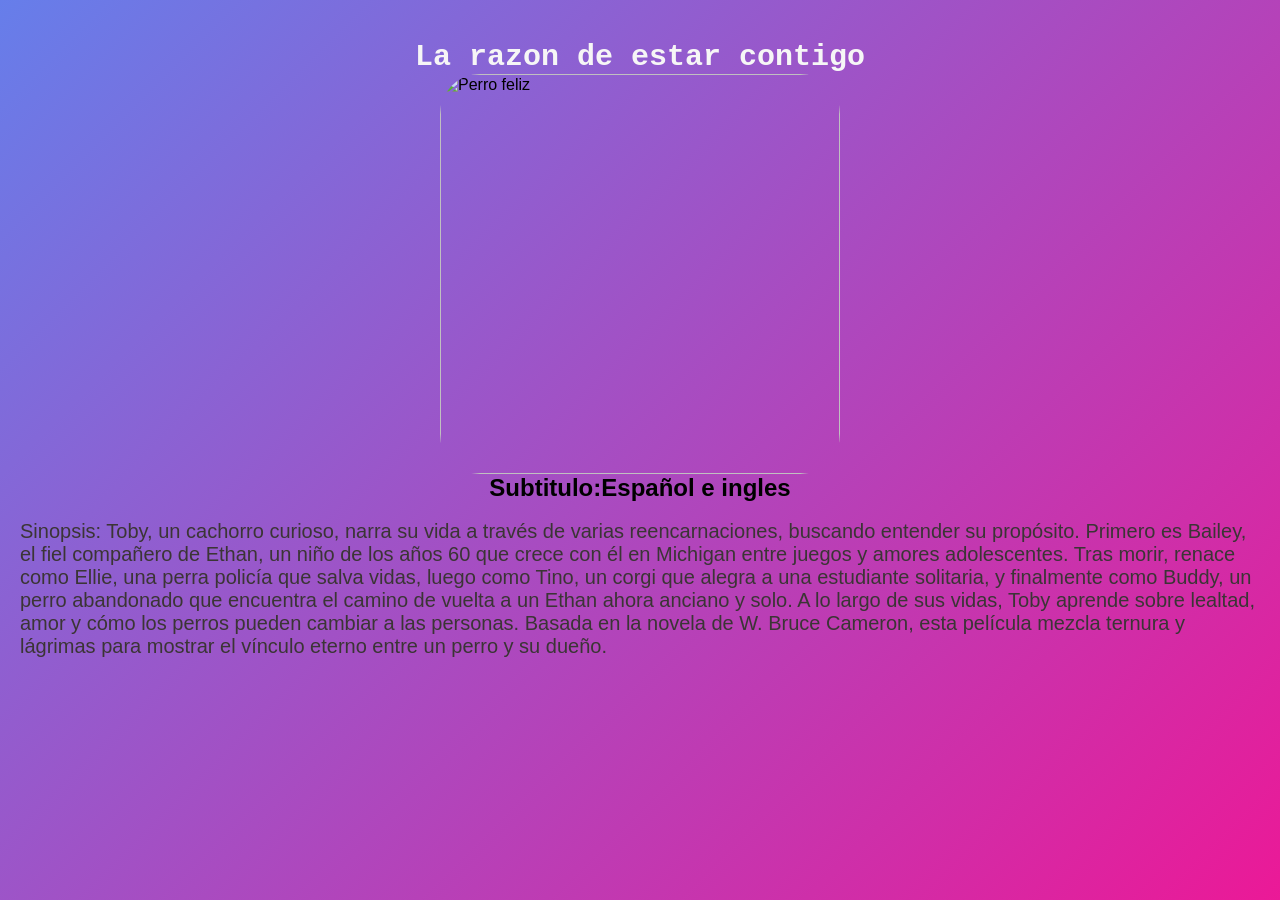
==== index.html @ daa8766e "Modified Readme" ====
<html>
<head>
    <meta charset="UTF-8">
    <title>Document</title>
    <link rel="stylesheet" href="style.css">
</head>

<body>

    <!--  Pagina web de tu pelicula favorita
          imagen del poster
          titulo
          subtitulo informacion
          sinopsis-->

          <h1>La razon de estar contigo</h1>
          <img src="https://images.unsplash.com/photo-1552053831-71594a27632d"  alt="Perro feliz">
          <h2 > Subtitulo:Español e ingles</h2>
          <br>
        
            <p>Sinopsis:
Toby, un cachorro curioso, narra su vida a través de varias reencarnaciones, buscando entender su propósito. Primero es Bailey, el fiel compañero de Ethan, un niño de los años 60 que crece con él en Michigan entre juegos y amores adolescentes. Tras morir, renace como Ellie, una perra policía que salva vidas, luego como Tino, un corgi que alegra a una estudiante solitaria, y finalmente como Buddy, un perro abandonado que encuentra el camino de vuelta a un Ethan ahora anciano y solo. A lo largo de sus vidas, Toby aprende sobre lealtad, amor y cómo los perros pueden cambiar a las personas. Basada en la novela de W. Bruce Cameron, esta película mezcla ternura y lágrimas para mostrar el vínculo eterno entre un perro y su dueño.</p>

</body>
</html>

    <!--
 color de fondo
 texto de colores
 el subtitulo debe tener una letra mas pequeña del titulo y de diferente tipografia
 una fuente diferente

 tarjeta simple de tu perfil

 nombre, imagen y un parrafo sobre ti
la imagen debe ser circular debe medir 150 px
cambia el estilo de letra
debe estar centrada el texto

pagina de un producto

muestres un producto con imagen y nombre
precio debe ser de color verde
un enlace que diga compra ahora
un subrayado del enlace -->
---- style.css ----
*{
    margin: 0;
    padding: 0;
    box-sizing: border-box;

}

body{
    font-family: 'Segoe UI', Tahoma, Geneva, Verdana, sans-serif;
    background: linear-gradient(135deg, #667eea 0%, #eb1997 100%);
    min-height: 100vh;
    display: flex;
    flex-direction: column;
    align-items: center;
    padding: 40px 20px;
}

p{
    font-size: 20px;
    color: #3b3535;
    font-family: 'Franklin Gothic Medium', 'Arial Narrow', Arial, sans-serif;
}

h1{
    font-size: 30px;
    color: #f6f6f6;
    font-family: 'Courier New', Courier, monospace;
}
img {
    height: 500px ;
    height: 400px ;
    border-radius: 10%;

}
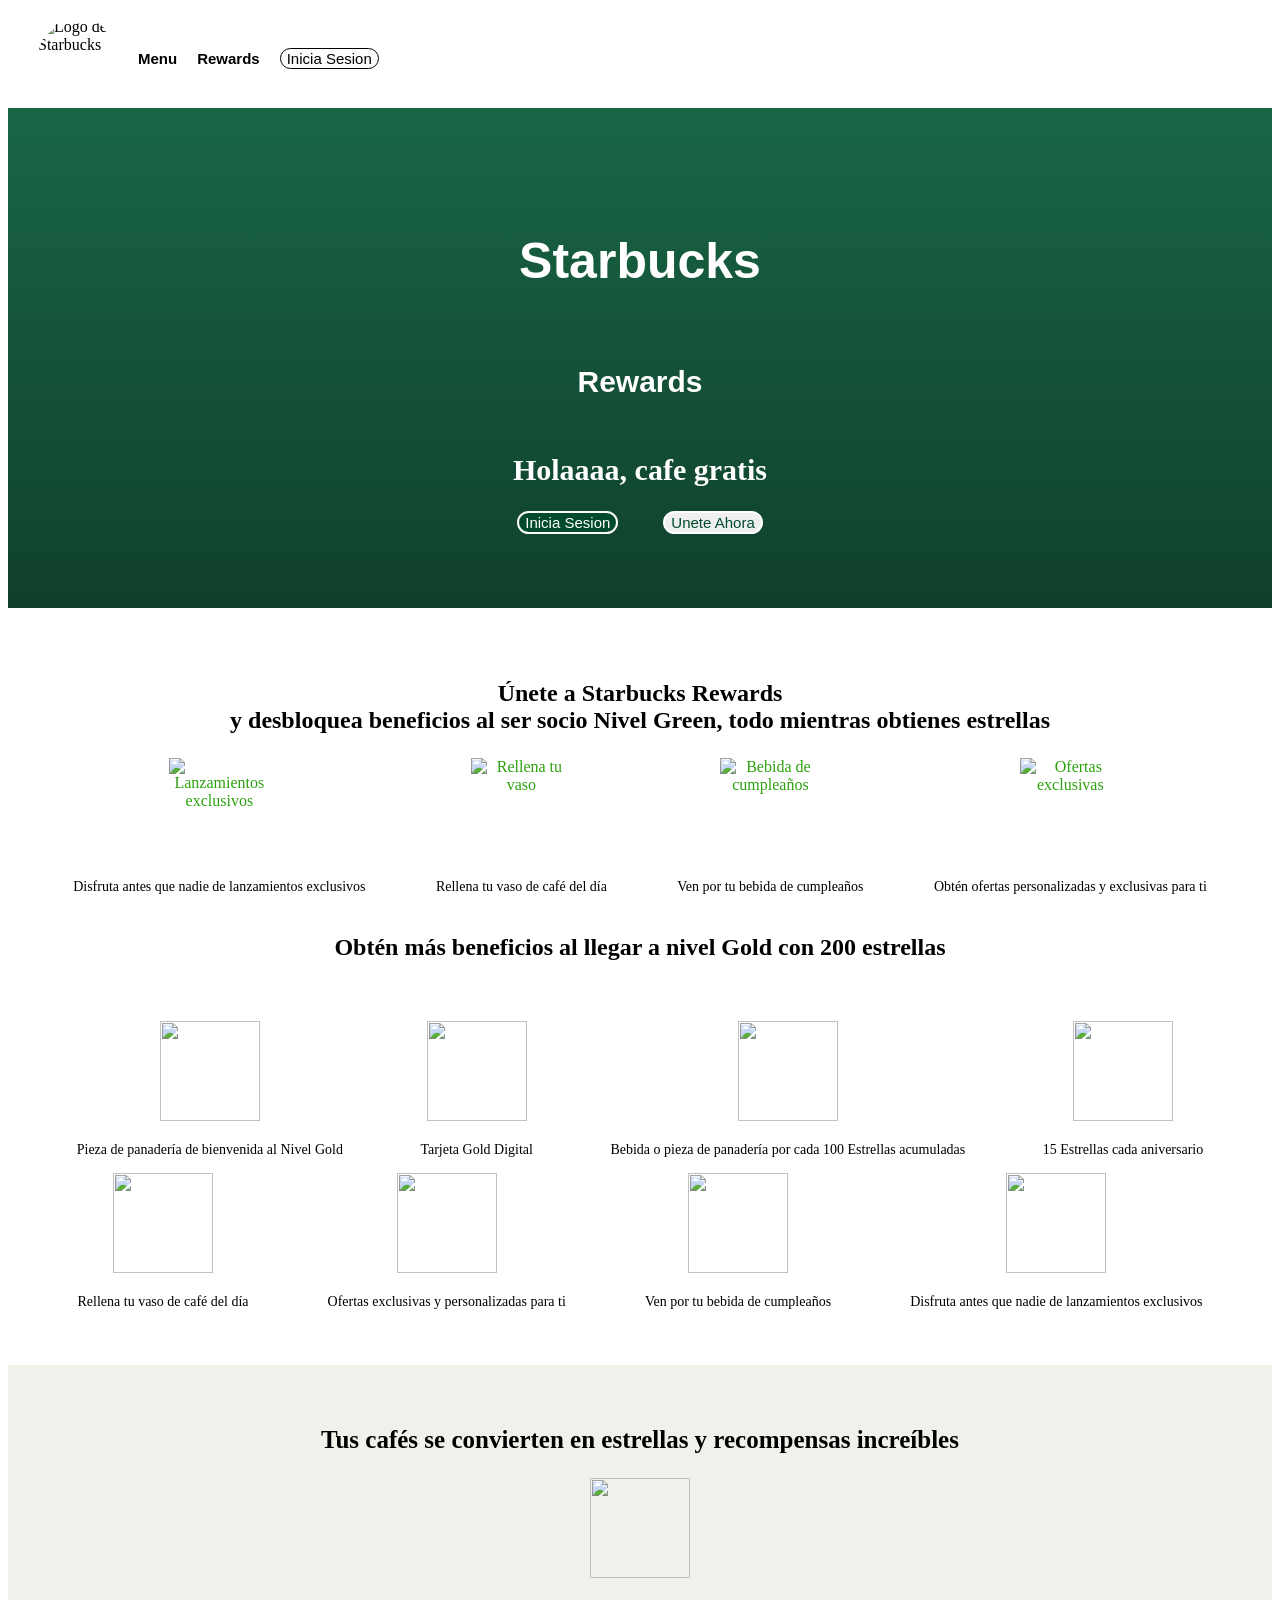
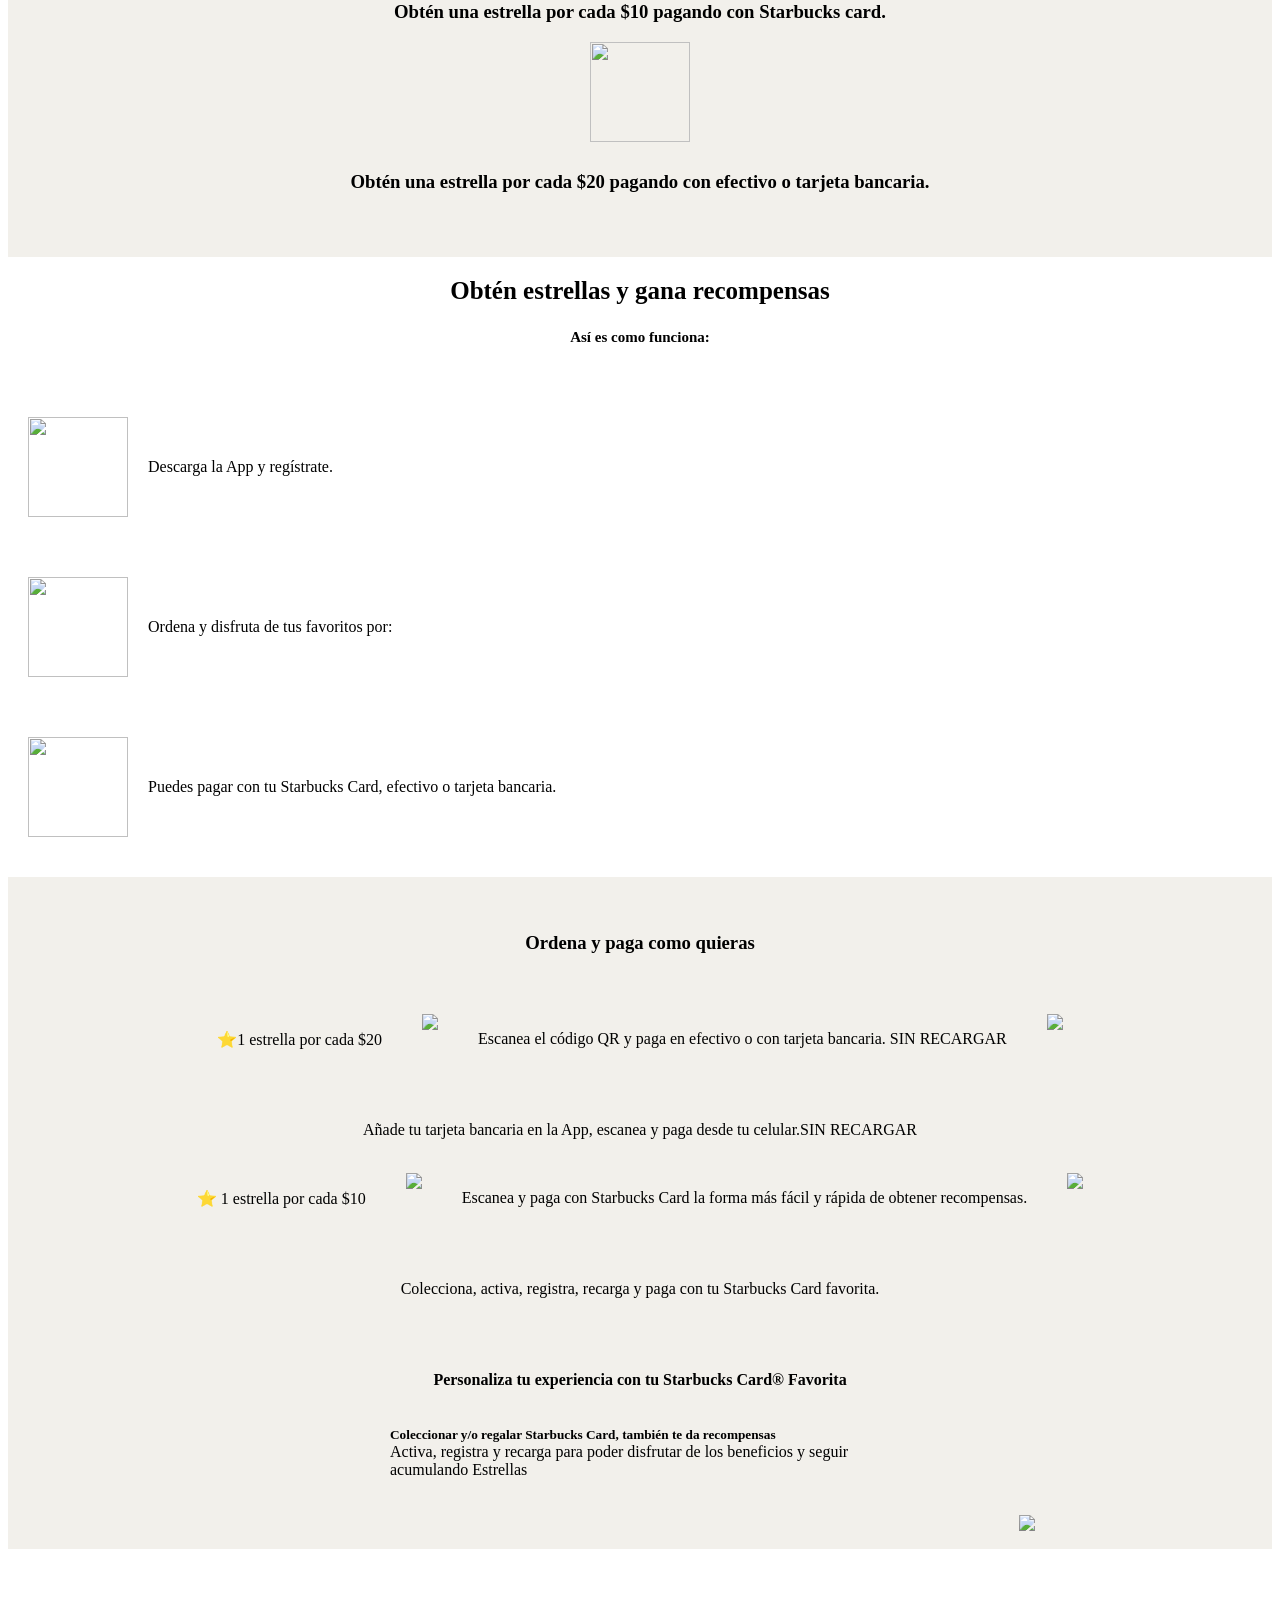
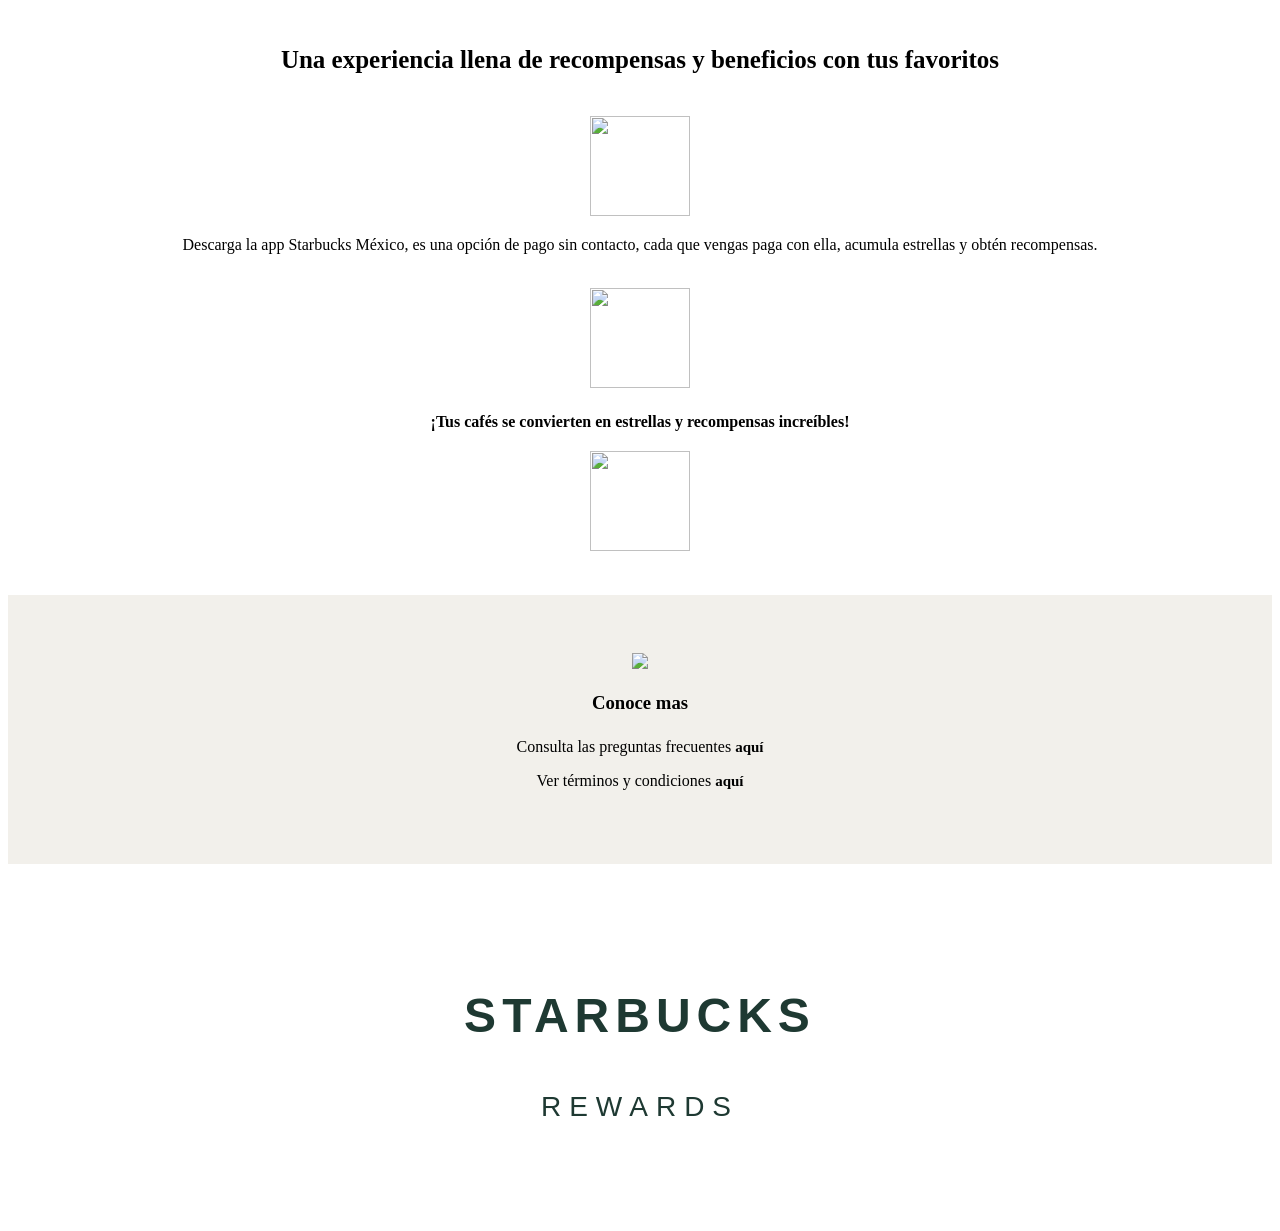
==== commit 66a1a03f: "Cuarto commit - Acomodo de mis archivos sobre el avance de mi proyecto de Starbucks" ====
--- a/index.html
+++ b/index.html
@@ -1,45 +1,201 @@
-<html>
+<!DOCTYPE html>
+<html lang="es">
 <head>
     <meta charset="UTF-8">
-    <title>Document</title>
-    <link rel="stylesheet" href="style.css">
+    <meta name="viewport" content="width=device-width, initial-scale=1.0">
+    <title>Starbucks Rewards</title>
+    <!-- Estilos de css -->
+    <link rel="stylesheet" href="estilos.css">
 </head>
-
 <body>
-
-    <!--  Pagina web de tu pelicula favorita
-          imagen del poster
-          titulo
-          subtitulo informacion
-          sinopsis-->
-
-          <h1>La razon de estar contigo</h1>
-          <img src="https://images.unsplash.com/photo-1552053831-71594a27632d"  alt="Perro feliz">
-          <h2 > Subtitulo:Español e ingles</h2>
-          <br>
-        
-            <p>Sinopsis:
-Toby, un cachorro curioso, narra su vida a través de varias reencarnaciones, buscando entender su propósito. Primero es Bailey, el fiel compañero de Ethan, un niño de los años 60 que crece con él en Michigan entre juegos y amores adolescentes. Tras morir, renace como Ellie, una perra policía que salva vidas, luego como Tino, un corgi que alegra a una estudiante solitaria, y finalmente como Buddy, un perro abandonado que encuentra el camino de vuelta a un Ethan ahora anciano y solo. A lo largo de sus vidas, Toby aprende sobre lealtad, amor y cómo los perros pueden cambiar a las personas. Basada en la novela de W. Bruce Cameron, esta película mezcla ternura y lágrimas para mostrar el vínculo eterno entre un perro y su dueño.</p>
-
+    <!-- Menu arriba -->
+<section class="menu">
+    <img src="https://clipart-library.com/images/6Tr5dpp8c.png" alt="Logo de Starbucks" class="logo">
+    <p class="pbutton"><a href="#">Menu</a></p>
+    <p class="pbutton"><a href="#">Rewards</a></p>
+    <section id="orden2">
+        <button class="button4">Inicia Sesion</button>
+    </section>
+    <!-- Seccion verde del starbucks -->
+</section>
+<section class="contenido-principal">
+    <!-- Parrafo que esta centrado -->
+    <section id="principio">
+        <h1 class="estilo1">Starbucks</h1>
+        <h2 class="estilo2">Rewards</h2>
+        <h3 class="estilo3">Holaaaa, cafe gratis</h3>
+    <!-- Botones -->
+        <section id="orden">
+            <button class="button1">Inicia Sesion</button>
+            <button class="button2">Unete Ahora</button>
+        </section>
+    </section>
+    <!-- Secciones donde se encuentra mis imagenes, las URL de la pagina de starbucks no se muestran.
+     Asi que puse URL de otros sitios o de la pagina de starbucks pero en otros paises -->
+<section id="caja">
+    <section>
+<h1><b>Únete a Starbucks Rewards</b> y desbloquea beneficios al ser socio Nivel Green, todo mientras obtienes estrellas</h1>
+    </section>
+    <!-- Acomodo de mi secciones con mis imagenes -->
+        <section class="container">
+            <section class="beneficio">
+                <img class="imagenes" src="https://i.etsystatic.com/48227675/r/il/eed15b/7455263973/il_300x300.7455263973_2o65.jpg" alt="Lanzamientos exclusivos">
+                <p>Disfruta antes que nadie de lanzamientos exclusivos</p>
+            </section>
+            <section class="beneficio">
+                <img class="imagenes" src="https://rewards.starbucks.mx/img/2023/06/refill-cafe.png" alt="Rellena tu vaso">
+                <p>Rellena tu vaso de café del día</p>
+            </section>
+
+            <section class="beneficio">
+                <img class="imagenes" src="https://img.freepik.com/vector-premium/bebidas-canela-fondo-blanco_1260577-9805.jpg?semt=ais_hybrid&w=740&q=80" alt="Bebida de cumpleaños">
+                <p>Ven por tu bebida de cumpleaños</p>
+            </section>
+
+            <section  class="beneficio">
+                <img class="imagenes" src="https://img.freepik.com/vector-premium/[base64].jpg" alt="Ofertas exclusivas">
+                <p>Obtén ofertas personalizadas y exclusivas para ti</p>
+            </section>
+        </section>
+<h1>Obtén más beneficios al llegar a nivel Gold con 200 estrellas </h1>
+<br>
+<br>
+        <section class="container">
+        <section class="beneficio">
+        <img class="imagenes" src="https://marketplace.canva.com/K9eEU/MAHBAAK9eEU/1/tl/canva-chocolate-chip-muffin-illustration-MAHBAAK9eEU.png">
+        <p>Pieza de panadería de bienvenida al Nivel Gold</p>
+        </section>
+      <section class="beneficio">
+        <img class="imagenes" src="https://i.colnect.net/f/2854/075/Gold-Card.jpg">
+        <p>Tarjeta Gold Digital</p>
+      </section>
+      <section class="beneficio">
+        <img class="imagenes" src="https://img.freepik.com/premium-vector/coffee-to-go-and-croissant-vector-icon-vector_951778-96908.jpg?w=360">
+        <p>Bebida o pieza de panadería por cada 100 Estrellas acumuladas</p>
+      </section>
+      <section class="beneficio">
+        <img class="imagenes" src="https://pedinnailsportperry.ca/wp-content/uploads/2023/09/gift.webp">
+        <p>15 Estrellas cada aniversario</p>
+      </section>
+       </section>
+       <section class="container">
+      <section class="beneficio">
+        <img class="imagenes" src="https://rewards.starbucks.mx/img/2023/06/refill-cafe.png">
+        <p>Rellena tu vaso de café del día</p>
+      </section>
+      <section class="beneficio">
+        <img class="imagenes" src="https://img.freepik.com/vector-premium/[base64].jpg">
+        <p>Ofertas exclusivas y personalizadas para ti</p>
+      </section> 
+       <section class="beneficio">
+        <img class="imagenes" src="https://img.freepik.com/vector-premium/bebidas-canela-fondo-blanco_1260577-9805.jpg?semt=ais_hybrid&w=740&q=80">
+        <p>Ven por tu bebida de cumpleaños</p>
+       </section>
+       <section class="beneficio">
+        <img class="imagenes" src="https://i.etsystatic.com/48227675/r/il/eed15b/7455263973/il_300x300.7455263973_2o65.jpg">
+        <p>Disfruta antes que nadie de lanzamientos exclusivos</p>
+       </section>                
+    </section>
+</section>
+<!-- La parte donde la seccion es amarillo claro y todo se encuentra centrado -->
+<section class="estrellas">
+
+        <h2>Tus cafés se convierten en estrellas y recompensas increíbles</h2>
+
+        <img class="imagenes" src="https://www.starbucks.es/sites/starbucks-es-pwa/files/styles/c10_2_col_text_560x467/public/2020-07/Rewards_C10_Hand.png.webp?h=29ecc4d4&itok=sx5-apJk">
+        <h3>Obtén una estrella por cada $10 pagando con Starbucks card.</p>
+        <img class="imagenes" src="https://rewards.starbucks.mx/img/2023/06/paso-2-movil.png">
+        <h3>Obtén una estrella por cada $20 pagando con efectivo o tarjeta bancaria.</h3>
+</section>
+<!-- La imagen y el texto se encuentra en la parte izquierda-->
+<section>
+        <h2>Obtén estrellas y gana recompensas</h2>
+        <p class="debajo">Así es como funciona:</p>
+        <br>
+        <br>
+<section class="separadoimagendelado">
+        <img class="imagenes" src="https://souldelicacies.com.sg/wp-content/uploads/2025/02/hand-hold-phone.svg">
+        <p>Descarga la App y regístrate.</p>
+</section>
+<section class="separadoimagendelado">
+        <img class="imagenes" src="https://encrypted-tbn0.gstatic.com/images?q=tbn:ANd9GcRRYPKtypDSF82aMaw0ZdvNSNrSc9yttcQJdQ&s">
+        <p>Ordena y disfruta de tus favoritos por:</p>
+</section>  
+<section class="separadoimagendelado">
+
+        <img class="imagenes" src="https://www.starbucks.com.sg/media/MOP/NEW/Features/MOP-3-NEW-individual-image_750x750-02.jpeg"> 
+         <p>Puedes pagar con tu Starbucks Card, efectivo o tarjeta bancaria.</p> 
+</section> 
+<!-- Seccion descarga de app del Starbucks-->
+<section class="estrellas2">
+        <br>
+        <br>
+        <h3>Ordena y paga como quieras</h3>
+        <br>
+        <br>
+        <section class="ordencolumna">
+        <p>&#x2B50;1 estrella por cada $20</p>
+        <img class="imagen" src="https://news.uthscsa.edu/wp-content/uploads/2023/06/0Starbucks-QR-code.png">
+        <p>Escanea el código QR y paga en efectivo o con tarjeta bancaria. SIN RECARGAR</p>
+        <img class="imagen" src="https://rewards.starbucks.mx/img/2023/06/paso-2-movil.png">
+        <p>Añade tu tarjeta bancaria en la App, escanea y paga desde tu celular.SIN RECARGAR</p>            
+        </section>
+        <br>
+<!-- Seccion descarga de app del Starbucks-->
+        <section class="ordencolumna">
+        <p>&#x2B50; 1 estrella por cada $10</p>
+        <img class="imagen" src="https://rewards.starbucks.mx/img/2023/06/paso-2-movil.png">
+        <p>Escanea y paga con Starbucks Card la forma más fácil y rápida de obtener recompensas.</p>
+        <img class="imagen" src="https://www.monks.com/data/styles/2055x1155_crop/s3/2024-04/C04_6.png?VersionId=UZiYV7MuTsaupwuCb.Yo34B3jDnCsMv_&h=66a401a4&itok=djMew9W3">
+        <p>Colecciona, activa, registra, recarga y paga con tu Starbucks Card favorita.</p>            
+        </section>
+<!-- Texto de estilos-->
+        <br>
+        <br>
+        <h4>Personaliza tu experiencia con tu Starbucks Card® Favorita</h4>
+        <br>
+        <h5 class="texto5">Coleccionar y/o regalar Starbucks Card, también te da recompensas</h5>
+        <p class="texto5">Activa, registra y recarga para poder disfrutar de los beneficios y seguir acumulando Estrellas</p>
+        <br>
+        <br>
+        <img class="imagen2" src="https://gachakawa.com/cdn/shop/files/57_c8f161c8-74e0-4558-8848-90ccd93dd15c.png?v=1740032437&width=1946">
+        <br>
+</section>   
+<section class="centrado">
+       <br>
+       <br>
+       <h2>Una experiencia llena de recompensas y beneficios con tus favoritos</h2>
+       <br>
+
+        <img class="imagenes" src="https://i.etsystatic.com/42101644/r/il/6abf00/4775827866/il_570xN.4775827866_1ffx.jpg">
+        <p>Descarga la app Starbucks México, es una opción de pago sin contacto, cada que vengas paga con ella, acumula estrellas y obtén recompensas.</p>
+        <br>
+        <img class="imagenes" src="https://images.ctfassets.net/6jp6wwxb6y1v/1X9hixl15GaEEeRiU2Svx5/b89095fd5cb67829f9d1464efd619168/apple-google_stackedimage.png">
+        <br>
+        <h4>¡Tus cafés se convierten en estrellas y recompensas increíbles!</h4>
+        <img class="imagenes" src="https://encrypted-tbn1.gstatic.com/images?q=tbn:ANd9GcTvWX7pIKbmwVohaTYzC-S67v_n3va3X6q4t-oH1ynq44kXFux5"> 
+</section>  
+    </section>
+    <!-- Fuentes para saber mas del starbucks Starbucks-->
+<section class="estrellas">
+        <br>
+        <img class="imagen" src="https://encrypted-tbn0.gstatic.com/images?q=tbn:ANd9GcRA1_cXFLj4ZVTYCDWXa_C3I9aWOuKGaPpMcGT945kSSRJ2qnFC">
+        <h3>Conoce mas</h3>
+        <p>Consulta las preguntas frecuentes <a href="#"> aquí</a></p>
+        <p>Ver términos y condiciones <a href="#" id="final"> aquí</a></p>
+        <br>
+</section>
+   <!-- Nombre del Starbucks-->
+<section class="centrado">
+       <br>
+       <br>
+       <h1 class="estilo4">Starbucks</h1>
+       <h2 class="estilo5">Rewards</h2>
+       <br>
+       <br>
+</section>            
+</section>
+</section>
+</section>
 </body>
-</html>
-
-    <!--
- color de fondo
- texto de colores
- el subtitulo debe tener una letra mas pequeña del titulo y de diferente tipografia
- una fuente diferente
-
- tarjeta simple de tu perfil
-
- nombre, imagen y un parrafo sobre ti
-la imagen debe ser circular debe medir 150 px
-cambia el estilo de letra
-debe estar centrada el texto
-
-pagina de un producto
-
-muestres un producto con imagen y nombre
-precio debe ser de color verde
-un enlace que diga compra ahora
-un subrayado del enlace -->
+</html>
--- a/estilos.css
+++ b/estilos.css
@@ -0,0 +1,283 @@
+/*Este es el menu de mi proyecto pero falta realizar cambios en el acomodo*/
+.menu {
+    width: 100%;
+    display: flex;
+    justify-content: flex-start;
+    align-items: center;
+    padding: 10px 30px;
+    background-color: #fff;
+    gap: 20px;
+    }
+/*enlace y text-decoration:none es para que no sea vea la linea*/
+a{
+    color: black;
+    font-weight: bold;
+    font-size: 15px;
+    text-decoration: none;
+    }
+/*enlace con hover cuando cambie el estilo al darle click al boton*/
+a:hover{
+    color: rgb(1, 74, 44);
+    font-weight: bold;
+    font-size: 15px;
+    text-decoration: none;
+
+}
+/*Aclaracion:Este no es un boton.pbutton es una clase para el  parrafo de menu y reward que esta ubicado en la parte de menu 
+    flex-wrap: nowrap; se acomoda en una linea solamente  en uno*/
+.pbutton{
+    font-family: 'Franklin Gothic Medium', 'Arial Narrow', Arial, sans-serif;
+    color:black;
+    font-size: 15px;
+    justify-content: flex-end;
+    flex-wrap: nowrap;
+}
+/*Logo de Starbucks*/
+.logo{
+    border-radius: 50%;
+    width: 80px;
+    height: 80px;
+}
+/*Seccion verde de inicio de seccion de starbucks
+background: linear-gradient(to bottom,rgb(25, 102, 70) , rgb(16, 64, 44));
+el elemento linear gradient es para degradar uno o mas colores puede ser horizontal, vertical o diagonal el que use es de tipo lineal */
+#principio{
+    background-position: center;
+    height: 500px;
+    display: flex;
+    flex-direction: column;
+    justify-content: center;
+    align-items: center;
+    background: linear-gradient(to bottom,rgb(25, 102, 70) , rgb(16, 64, 44));
+    text-align: center;
+}
+/*Mis estilos  son los parrafos de texto que se encuentra en la parte verde*/
+.estilo1{
+    color: white;
+    font-size: 50px;
+    font-family: 'Franklin Gothic Medium', 'Arial Narrow', Arial, sans-serif;
+}
+.estilo2{
+    color: white;
+    font-size: 30px;
+    font-family: 'Franklin Gothic Medium', 'Arial Narrow', Arial, sans-serif;
+}
+.estilo3{
+    color: white;
+    font-size: 30px;
+}
+/*Mis estilos   son en la parte final donde el nombre de Starbucks*/
+.estilo4{
+font-family: "Helvetica Neue", Helvetica, Arial, sans-serif;
+font-weight: 700;
+font-size: 48px;
+letter-spacing: 6px;
+color:#1e3932;
+text-transform: uppercase;
+}
+.estilo5{
+    font-family: "Helvetica Neue", Helvetica, Arial, sans-serif;
+font-weight: 500;
+font-size: 28px;
+letter-spacing: 8px;
+color:#1e3932;
+text-transform: uppercase;
+}
+/*Estilos de bottones en la seccion verde */
+.button1{
+    color: rgb(255, 255, 255);
+    font-family: 'Franklin Gothic Medium', 'Arial Narrow', Arial, sans-serif;
+    border-radius: 60px;
+    font-size: 15px;
+    border: 2px solid rgb(251, 251, 251);
+    background-color:rgb(1, 74, 44);
+}
+.button2{
+    font-family: 'Franklin Gothic Medium', 'Arial Narrow', Arial, sans-serif;
+    border-radius: 60px;
+    font-size: 15px;
+    border: 2px solid rgb(255, 255, 255);
+    color: rgb(1, 74, 44);
+}
+.button1:hover{
+    color:  rgb(0, 112, 74);
+    border: 2px solid rgb(0, 112, 74);
+    background-color:rgb(1, 74, 44);
+}
+/*Boton con hover en la parte de menu*/
+.button4{
+    color: rgb(0, 0, 0);
+    font-family: 'Franklin Gothic Medium', 'Arial Narrow', Arial, sans-serif;
+    border-radius: 60px;
+    font-size: 15px;
+    border: 1px solid rgb(0, 0, 0);
+    background-color:rgb(252, 252, 252);
+}
+.button4:hover{
+    color:  rgb(0, 0, 0);
+    border: 1px solid rgb(0, 0, 0);
+    background-color:rgb(223, 224, 224);
+}
+/*Orden para la seccion de los dos botones en la seccion verde*/
+#orden{
+    display: flex;
+    justify-content: center;
+    align-items: center;
+    display:flex;
+    gap: 45px;
+}
+/*Orden para la seccion del boton ubicado en la seccion verde*/
+#orden2{
+    display: flex;
+    justify-content:  space-between;
+    align-items: center;
+    }
+/*Acomodo de beneficio*/
+.beneficio {
+    display: flex;
+    flex-direction: column;
+    align-items: center;
+    text-align: center;
+    gap: 10px;
+    }
+/*Estilo de la imagenes*/
+.imagenes{
+    width: 100px;
+    height:100px;
+    justify-content: center;
+    align-items: center;
+    text-align: center;
+
+}
+.imagen2{
+display: flex;
+margin-left: 80%;
+width: 100px;
+
+}
+/* Acomodo de esta la seeccion de la imagenes*/
+.container{
+    justify-content: space-around;
+    color: rgb(45, 161, 16);
+    display: flex;
+    align-items: flex-start;
+    gap:20px;
+    flex-wrap: nowrap;
+
+}
+.ventana{
+    flex-direction: column ;
+    justify-content: center;
+}
+.ventana {
+  display: grid;
+  grid-template-columns: 1fr 1fr;
+
+}
+section{
+    justify-content: center;
+    flex-wrap: wrap;
+
+}
+/* .container section p  es desendiente */
+.container section p {
+  font-size: 14px;          
+  color: #000;              
+  text-align: center;        
+  margin-top: 10px;        
+  font-weight: 400;        
+  line-height: 1.3;         
+}
+#caja { 
+    padding: 40px;
+ }
+ /* Estilos en h1,h2 y h3 dentro de la caja */
+#caja h1 { 
+    font-size: 24px;
+    margin-bottom: 24px; 
+    color: #000000;
+    font-family: normal ; 
+    text-align: center;  
+    display: flex;
+    flex-direction: column;
+
+
+}
+#caja h2 { 
+    font-size: 20px;
+    font-weight: bold;
+    margin: 32px 0 12px;
+    color: #1e3932; }
+#caja h3 { 
+    font-size: 15px;
+    font-weight: normal;
+    margin-bottom: 8px; 
+    color: #1e3932; }
+/* secciones de color amariilo claro con estilo */
+.estrellas {
+    background-color: #f2f0eb;
+    padding: 40px;
+    text-align: center;
+    }
+.estrellas2 {
+    background-color: #f2f0eb;
+    }
+/* Estilos de subtitulos */
+h2 {
+     font-size: 25px;
+      margin-bottom: 24px;
+      text-align: center;
+     }
+
+h3{
+
+      margin-bottom: 24px;
+      text-align: center;
+}
+h4{
+
+      margin-bottom: 20px;
+      text-align: center;
+}
+.debajo{
+    font-size: 15px;
+    font-weight: normal;
+    font-weight: bold;
+    align-items: center;
+    justify-content: center;
+    text-align: center;
+}
+.separadoimagendelado {
+    display: flex;
+    align-items: center;
+    gap: 20px;            
+    margin-bottom: 20px;     
+    justify-content: flex-start;
+    max-width: 800px;      
+    margin-right: auto;
+    padding:20px;        
+}
+/* Estilo del parrafo*/
+.texto5{
+    max-width:500px;
+    margin:auto;
+    text-align:left;
+}
+.ordencolumna{
+display: flex;
+gap: 40px;
+flex-wrap: wrap;
+text-align: center;
+}
+.centrado{
+    padding: 40px;
+    text-align: center;    
+}
+/* Estilo enlace final para saber mas */
+#final a { 
+    color: rgb(1, 74, 44);
+    font-size: 15px;
+    text-decoration: underline;
+
+
+}
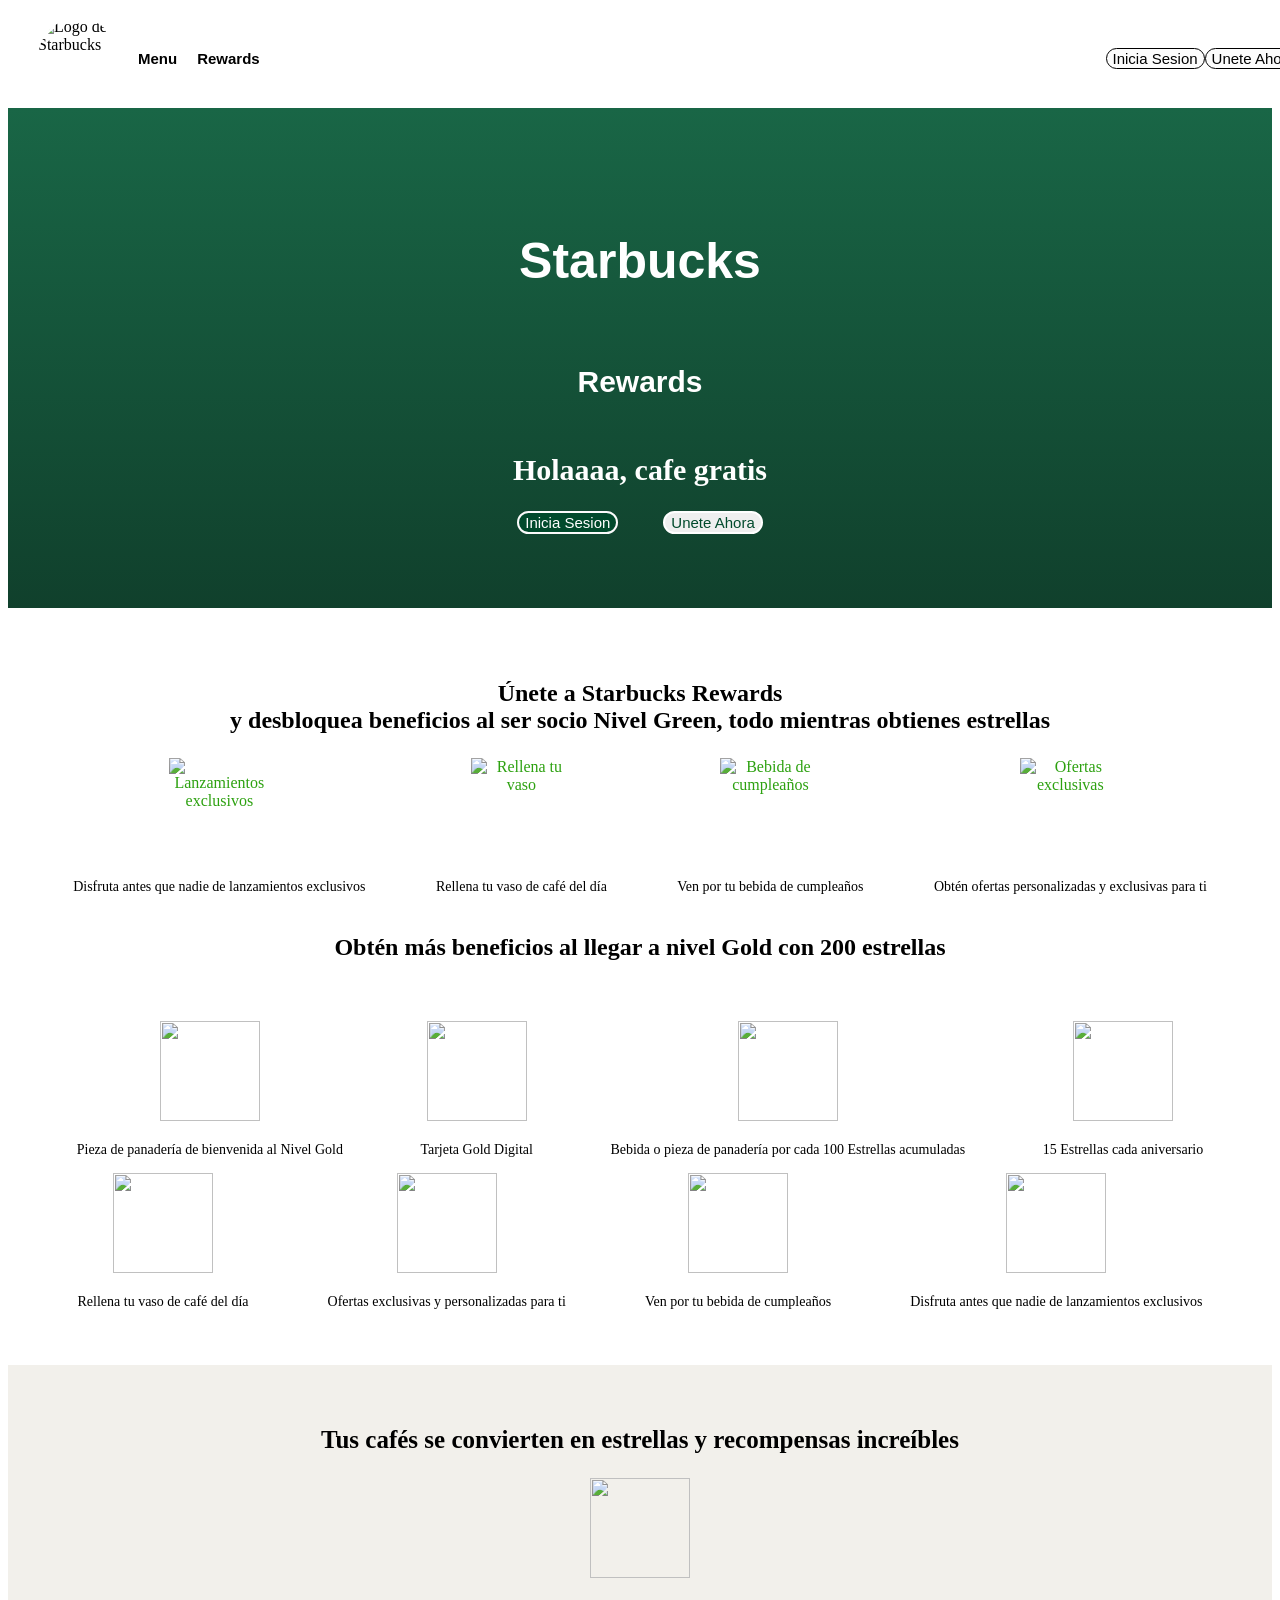
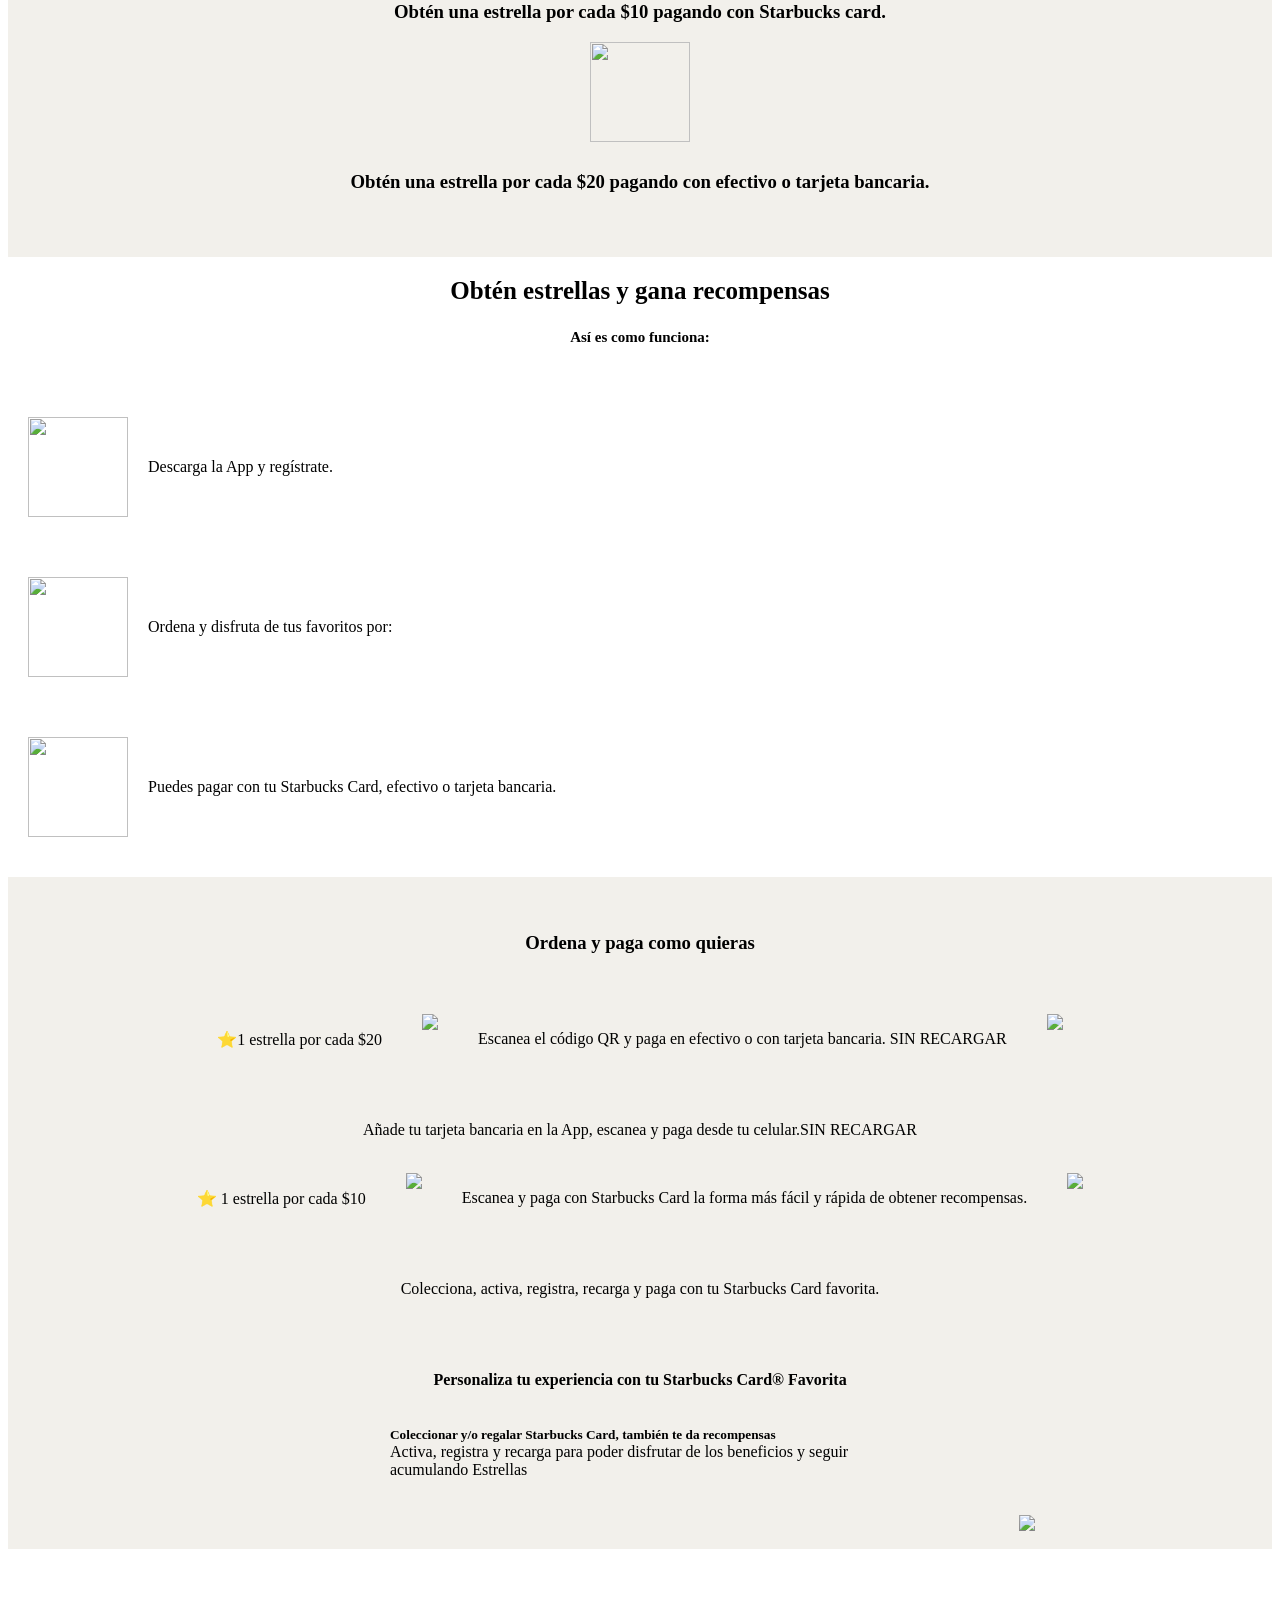
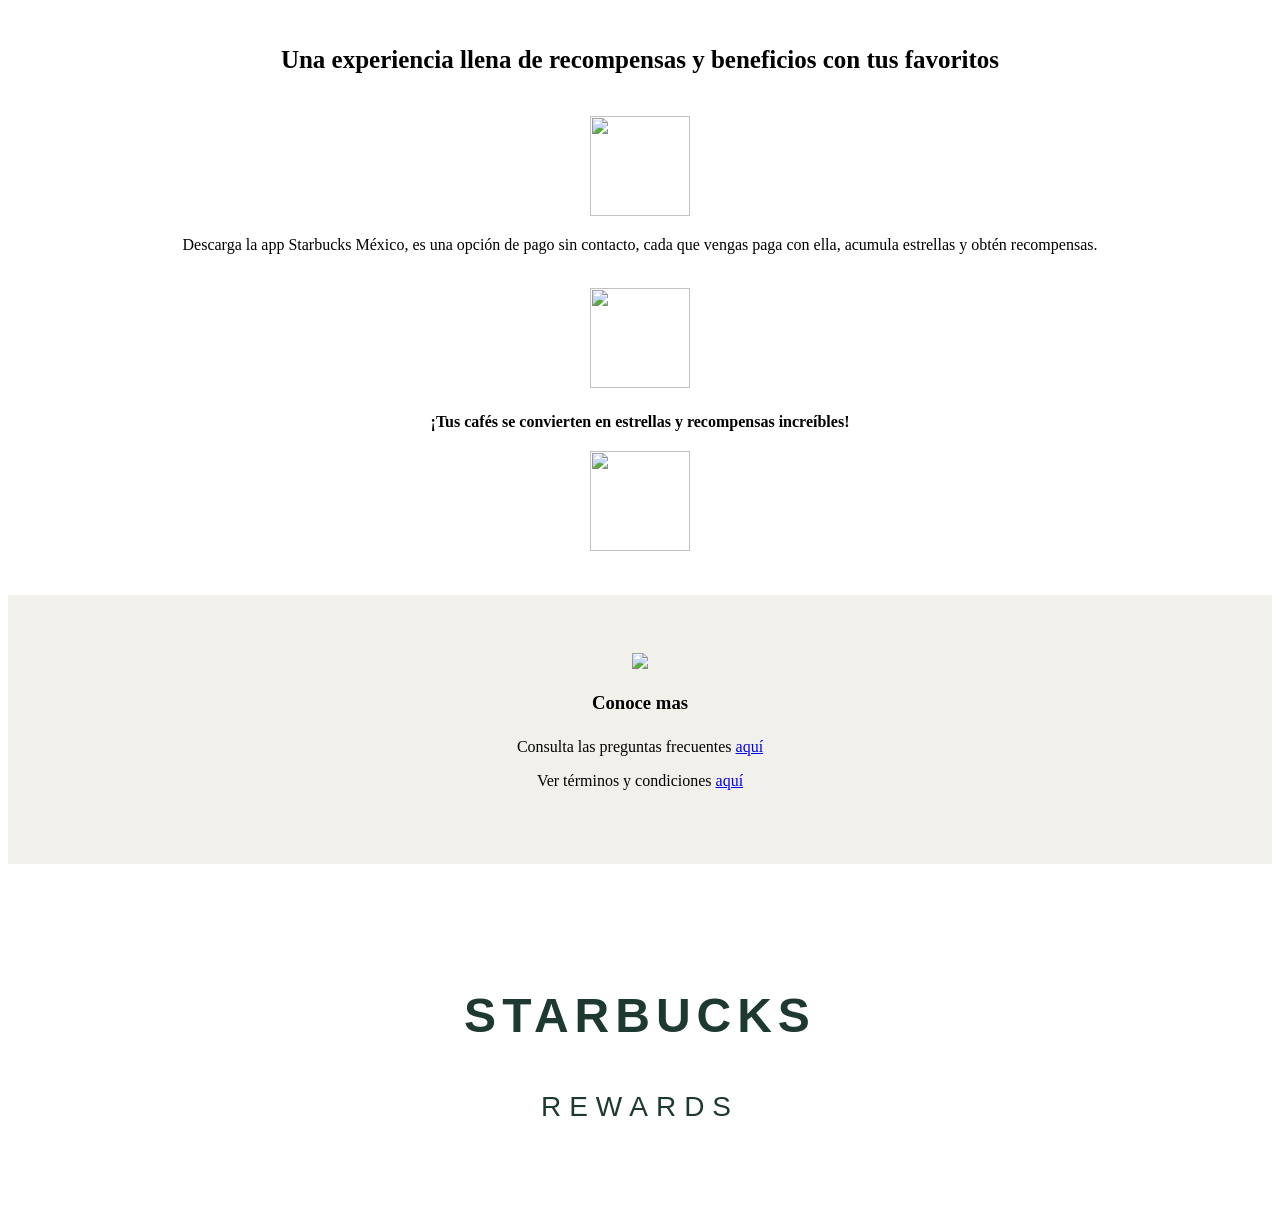
==== commit 27063398: ""Sexto commit - Uso de navbar y modificaciones en el menu del proyecto"" ====
--- a/index.html
+++ b/index.html
@@ -8,16 +8,17 @@
     <link rel="stylesheet" href="estilos.css">
 </head>
 <body>
-    <!-- Menu arriba -->
-<section class="menu">
+    <!-- Menu arriba Actualizacion :Se quito la seccion se agragar nav-->
+<nav class="navbar">
     <img src="https://clipart-library.com/images/6Tr5dpp8c.png" alt="Logo de Starbucks" class="logo">
     <p class="pbutton"><a href="#">Menu</a></p>
     <p class="pbutton"><a href="#">Rewards</a></p>
-    <section id="orden2">
+    <div id="orden2">
         <button class="button4">Inicia Sesion</button>
-    </section>
+         <button class="button4">Unete Ahora</button>
+    </div>
     <!-- Seccion verde del starbucks -->
-</section>
+</nav>
 <section class="contenido-principal">
     <!-- Parrafo que esta centrado -->
     <section id="principio">
--- a/estilos.css
+++ b/estilos.css
@@ -1,27 +1,24 @@
 /*Este es el menu de mi proyecto pero falta realizar cambios en el acomodo*/
-.menu {
+.navbar {
     width: 100%;
     display: flex;
-    justify-content: flex-start;
-    align-items: center;
+    /*justify-content: flex-start; justify-content  y flex uso flexbox*/
+    align-items: center;          /*align-items  uso flexbox*/  
     padding: 10px 30px;
     background-color: #fff;
     gap: 20px;
+    padding: 10px 30px;
     }
 /*enlace y text-decoration:none es para que no sea vea la linea*/
-a{
-    color: black;
-    font-weight: bold;
-    font-size: 15px;
-    text-decoration: none;
-    }
+.navbar a{
+    color:black;
+    font-weight:bold;
+    font-size:15px;
+    text-decoration:none;
+}
 /*enlace con hover cuando cambie el estilo al darle click al boton*/
-a:hover{
-    color: rgb(1, 74, 44);
-    font-weight: bold;
-    font-size: 15px;
-    text-decoration: none;
-
+.navbar a:hover{
+    color:rgb(1,74,44);
 }
 /*Aclaracion:Este no es un boton.pbutton es una clase para el  parrafo de menu y reward que esta ubicado en la parte de menu 
     flex-wrap: nowrap; se acomoda en una linea solamente  en uno*/
@@ -29,8 +26,8 @@
     font-family: 'Franklin Gothic Medium', 'Arial Narrow', Arial, sans-serif;
     color:black;
     font-size: 15px;
-    justify-content: flex-end;
-    flex-wrap: nowrap;
+    justify-content: flex-end; /*justify-content  y flex uso flexbox*/
+    flex-wrap: nowrap;        /*  flex-nowrap:wrap Todos los elementos se colocan en una sola línea uso flexbox.*/
 }
 /*Logo de Starbucks*/
 .logo{
@@ -46,10 +43,10 @@
     height: 500px;
     display: flex;
     flex-direction: column;
-    justify-content: center;
-    align-items: center;
+    justify-content: center; /*justify-content  y flex uso flexbox*/
+    align-items: center;     /*align-items  uso flexbox*/  
     background: linear-gradient(to bottom,rgb(25, 102, 70) , rgb(16, 64, 44));
-    text-align: center;
+    text-align: center;     /* div.d { text-align: justify;} alinear texto izquierdo, derecho, en el centro */
 }
 /*Mis estilos  son los parrafos de texto que se encuentra en la parte verde*/
 .estilo1{
@@ -68,20 +65,20 @@
 }
 /*Mis estilos   son en la parte final donde el nombre de Starbucks*/
 .estilo4{
-font-family: "Helvetica Neue", Helvetica, Arial, sans-serif;
-font-weight: 700;
-font-size: 48px;
-letter-spacing: 6px;
-color:#1e3932;
-text-transform: uppercase;
+    font-family: "Helvetica Neue", Helvetica, Arial, sans-serif;
+    font-weight: 700;
+    font-size: 48px;
+    letter-spacing: 6px;
+    color:#1e3932;
+    text-transform: uppercase;
 }
 .estilo5{
     font-family: "Helvetica Neue", Helvetica, Arial, sans-serif;
-font-weight: 500;
-font-size: 28px;
-letter-spacing: 8px;
-color:#1e3932;
-text-transform: uppercase;
+    font-weight: 500;
+    font-size: 28px;
+    letter-spacing: 8px;
+    color:#1e3932;
+    text-transform: uppercase;
 }
 /*Estilos de bottones en la seccion verde */
 .button1{
@@ -121,32 +118,31 @@
 /*Orden para la seccion de los dos botones en la seccion verde*/
 #orden{
     display: flex;
-    justify-content: center;
-    align-items: center;
+    align-items: center;     /*align-items  uso flexbox*/  
     display:flex;
     gap: 45px;
 }
 /*Orden para la seccion del boton ubicado en la seccion verde*/
 #orden2{
     display: flex;
-    justify-content:  space-between;
-    align-items: center;
+    align-items: center;             /*align-items  uso flexbox*/  
+    margin-left: auto;
     }
 /*Acomodo de beneficio*/
 .beneficio {
     display: flex;
     flex-direction: column;
-    align-items: center;
-    text-align: center;
+    align-items: center;  /*align-items  uso flexbox*/  
+    text-align: center;   /* div.d { text-align: justify;} alinear texto izquierdo, derecho, en el centro */
     gap: 10px;
     }
 /*Estilo de la imagenes*/
 .imagenes{
     width: 100px;
     height:100px;
-    justify-content: center;
-    align-items: center;
-    text-align: center;
+    justify-content: center; /*justify-content  y flex uso flexbox*/
+    align-items: center;     /*align-items  uso flexbox*/  
+    text-align: center;      /* div.d { text-align: justify;} alinear texto izquierdo, derecho, en el centro */
 
 }
 .imagen2{
@@ -157,17 +153,17 @@
 }
 /* Acomodo de esta la seeccion de la imagenes*/
 .container{
-    justify-content: space-around;
+    justify-content: space-around; /*justify-content  y flex uso flexbox*/
     color: rgb(45, 161, 16);
     display: flex;
-    align-items: flex-start;
+    align-items: flex-start;       /*align-items  uso flexbox*/  
     gap:20px;
-    flex-wrap: nowrap;
+    flex-wrap: nowrap;            /*  flex-nowrap:wrap Todos los elementos se colocan en una sola línea uso flexbox.*/
 
 }
 .ventana{
     flex-direction: column ;
-    justify-content: center;
+    justify-content: center;  /*justify-content  y flex uso flexbox*/
 }
 .ventana {
   display: grid;
@@ -175,15 +171,15 @@
 
 }
 section{
-    justify-content: center;
-    flex-wrap: wrap;
+    justify-content: center;  /*justify-content  y flex uso flexbox*/
+    flex-wrap: wrap;          /*  flex-wrap:wrap Se envuelven en una nueva línea cuando el espacio no es suficiente uso flexbox.*/
 
 }
 /* .container section p  es desendiente */
 .container section p {
   font-size: 14px;          
   color: #000;              
-  text-align: center;        
+  text-align: center;         /* div.d { text-align: justify;} alinear texto izquierdo, derecho, en el centro */    
   margin-top: 10px;        
   font-weight: 400;        
   line-height: 1.3;         
@@ -197,7 +193,7 @@
     margin-bottom: 24px; 
     color: #000000;
     font-family: normal ; 
-    text-align: center;  
+    text-align: center;  /* div.d { text-align: justify;} alinear texto izquierdo, derecho, en el centro */
     display: flex;
     flex-direction: column;
 
@@ -213,11 +209,11 @@
     font-weight: normal;
     margin-bottom: 8px; 
     color: #1e3932; }
-/* secciones de color amariilo claro con estilo */
+/* secciones de color amarillo claro con estilo */
 .estrellas {
     background-color: #f2f0eb;
     padding: 40px;
-    text-align: center;
+    text-align: center;    /* div.d { text-align: justify;} alinear texto izquierdo, derecho, en el centro */
     }
 .estrellas2 {
     background-color: #f2f0eb;
@@ -226,33 +222,33 @@
 h2 {
      font-size: 25px;
       margin-bottom: 24px;
-      text-align: center;
+      text-align: center;     /* div.d { text-align: justify;} alinear texto izquierdo, derecho, en el centro */
      }
 
 h3{
 
       margin-bottom: 24px;
-      text-align: center;
+      text-align: center;  /* div.d { text-align: justify;} alinear texto izquierdo, derecho, en el centro */
 }
 h4{
 
       margin-bottom: 20px;
-      text-align: center;
+      text-align: center;  /* div.d { text-align: justify;} alinear texto izquierdo, derecho, en el centro */
 }
 .debajo{
     font-size: 15px;
     font-weight: normal;
-    font-weight: bold;
-    align-items: center;
-    justify-content: center;
-    text-align: center;
+    font-weight: bold; 
+    align-items: center;      /*align-items  uso flexbox*/  
+    justify-content: center; /*justify-content  y flex uso flexbox*/
+    text-align: center;     /* div.d { text-align: justify;} alinear texto izquierdo, derecho, en el centro */
 }
 .separadoimagendelado {
     display: flex;
-    align-items: center;
+    align-items: center;     /*align-items  uso flexbox*/  
     gap: 20px;            
     margin-bottom: 20px;     
-    justify-content: flex-start;
+    justify-content: flex-start; /*justify-content  y flex uso flexbox*/
     max-width: 800px;      
     margin-right: auto;
     padding:20px;        
@@ -261,17 +257,17 @@
 .texto5{
     max-width:500px;
     margin:auto;
-    text-align:left;
+    text-align:left;      /* div.d { text-align: justify;} alinear texto izquierdo, derecho, en el centro */
 }
 .ordencolumna{
 display: flex;
 gap: 40px;
-flex-wrap: wrap;
-text-align: center;
+flex-wrap: wrap;        /*  flex-wrap:wrap Se envuelven en una nueva línea cuando el espacio no es suficiente uso flexbox.*/
+text-align: center;     /* div.d { text-align: justify;} alinear texto izquierdo, derecho, en el centro */
 }
 .centrado{
     padding: 40px;
-    text-align: center;    
+    text-align: center;     /* div.d { text-align: justify;} alinear texto izquierdo, derecho, en el centro */
 }
 /* Estilo enlace final para saber mas */
 #final a { 
